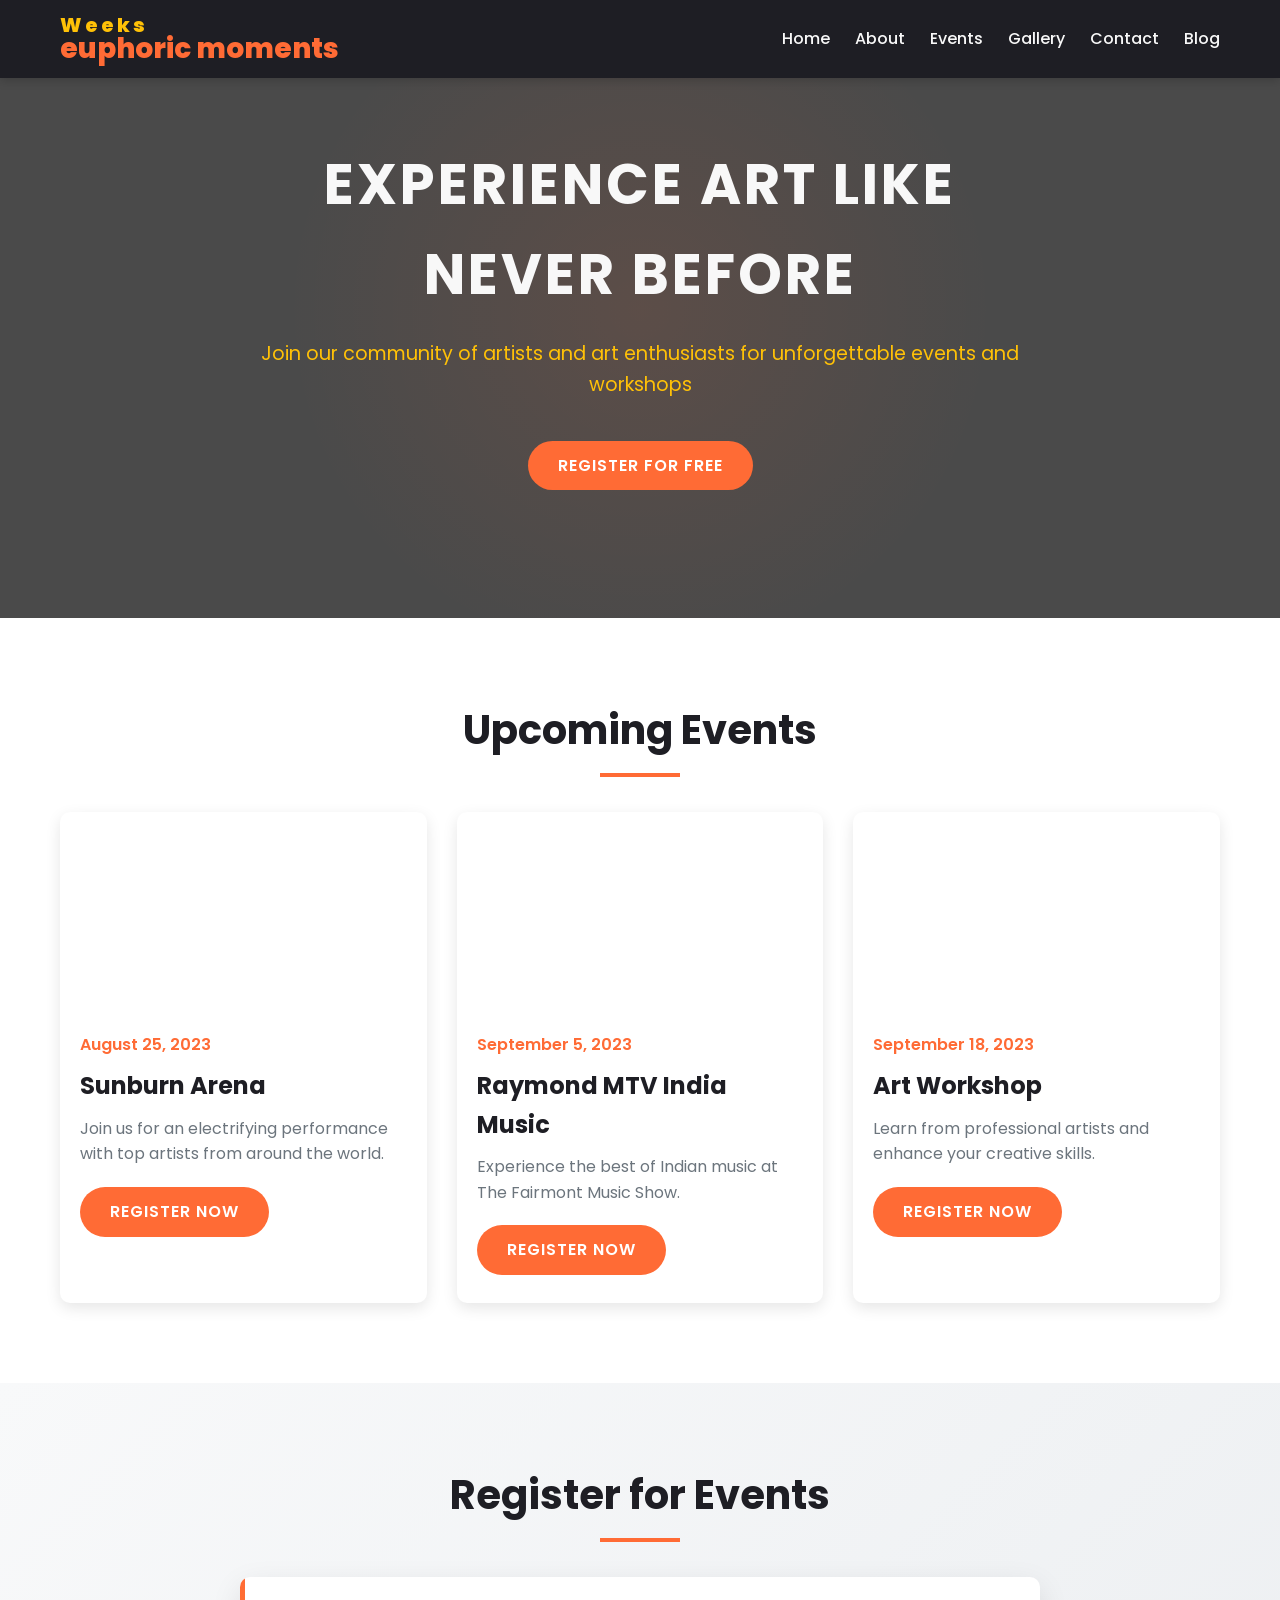
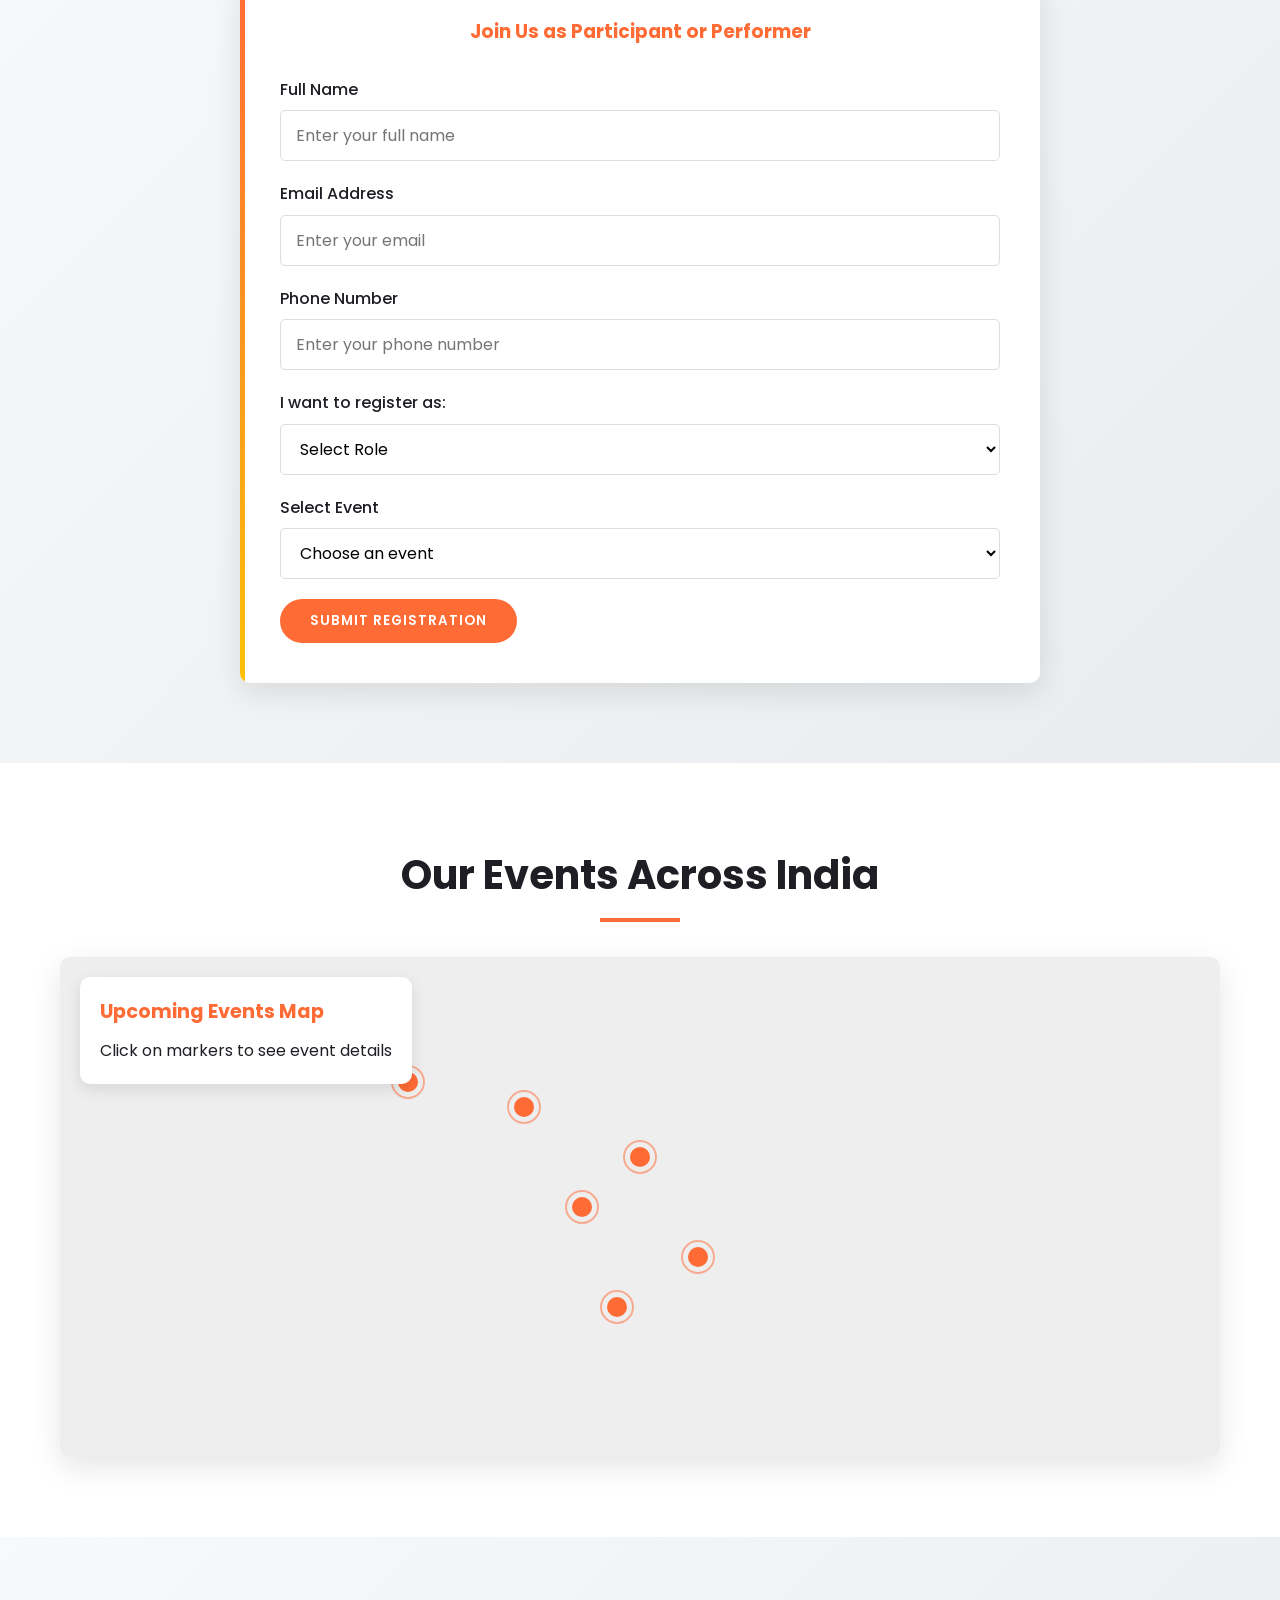
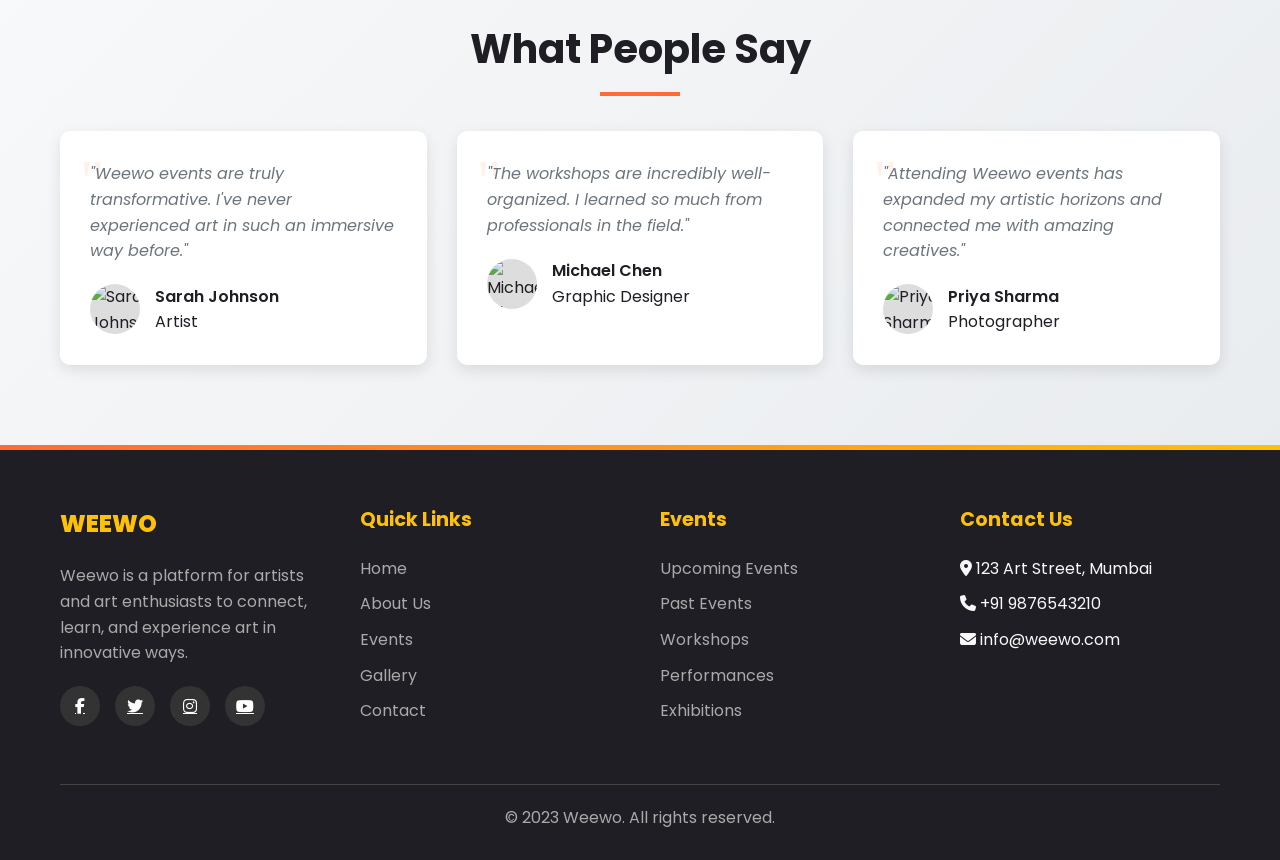
==== index.html @ 59930828 "Create index.html" ====
<!DOCTYPE html>
<html lang="en">
<head>
    <meta charset="UTF-8">
    <meta name="viewport" content="width=device-width, initial-scale=1.0">
    <title>Weewo - Art & Performance Events</title>
    <link rel="stylesheet" href="https://cdnjs.cloudflare.com/ajax/libs/font-awesome/6.4.0/css/all.min.css">
    <link href="https://fonts.googleapis.com/css2?family=Poppins:wght@300;400;500;600;700;800;900&display=swap" rel="stylesheet">
    <style>
        :root {
            --primary: #FF6B35;
            --secondary: #FFC107;
            --accent: #E53D00;
            --dark: #1E1E24;
            --light: #F8F8F8;
            --gray: #6C757D;
        }
        
        * {
            margin: 0;
            padding: 0;
            box-sizing: border-box;
            font-family: 'Poppins', sans-serif;
        }
        
        body {
            background-color: var(--light);
            color: var(--dark);
            line-height: 1.6;
            overflow-x: hidden;
        }
        
        .container {
            width: 100%;
            max-width: 1200px;
            margin: 0 auto;
            padding: 0 20px;
        }
        
        /* Header Styles */
        header {
            background-color: var(--dark);
            color: var(--light);
            position: fixed;
            width: 100%;
            z-index: 1000;
            box-shadow: 0 2px 10px rgba(0, 0, 0, 0.2);
        }
        
        .header-container {
            display: flex;
            justify-content: space-between;
            align-items: center;
            padding: 15px 20px;
        }
        
        .logo {
            display: flex;
            align-items: center;
        }
        
        .logo-img {
            font-size: 28px;
            font-weight: 800;
            color: var(--secondary);
            margin-right: 10px;
            display: flex;
            flex-direction: column;
            line-height: 1;
        }
        
        .logo-top {
            font-size: 20px;
            letter-spacing: 3px;
        }
        
        .logo-bottom {
            font-size: 28px;
            color: var(--primary);
        }
        
        .nav-links {
            display: flex;
            list-style: none;
        }
        
        .nav-links li {
            margin-left: 25px;
        }
        
        .nav-links a {
            color: var(--light);
            text-decoration: none;
            font-weight: 500;
            transition: color 0.3s;
            position: relative;
        }
        
        .nav-links a:hover {
            color: var(--secondary);
        }
        
        .nav-links a::after {
            content: '';
            position: absolute;
            bottom: -5px;
            left: 0;
            width: 0;
            height: 2px;
            background-color: var(--secondary);
            transition: width 0.3s;
        }
        
        .nav-links a:hover::after {
            width: 100%;
        }
        
        .hamburger {
            display: none;
            cursor: pointer;
            font-size: 24px;
        }
        
        /* Hero Section */
        .hero {
            padding-top: 100px;
            background: linear-gradient(rgba(0, 0, 0, 0.7), rgba(0, 0, 0, 0.7)), url('https://images.unsplash.com/photo-1514525253161-7a46d19cd819?ixlib=rb-4.0.3&ixid=MnwxMjA3fDB8MHxwaG90by1wYWdlfHx8fGVufDB8fHx8&auto=format&fit=crop&w=1867&q=80') no-repeat center center/cover;
            color: var(--light);
            text-align: center;
            padding-bottom: 80px;
            position: relative;
            overflow: hidden;
        }
        
        .hero::before {
            content: '';
            position: absolute;
            top: 0;
            left: 0;
            width: 100%;
            height: 100%;
            background: radial-gradient(circle at 50% 50%, var(--primary) 0%, transparent 50%);
            opacity: 0.1;
            animation: pulse 15s infinite alternate;
        }
        
        .hero-content {
            max-width: 800px;
            margin: 0 auto;
            padding: 40px 20px;
            position: relative;
            z-index: 2;
        }
        
        .hero-title {
            font-size: 3.5rem;
            margin-bottom: 20px;
            text-transform: uppercase;
            letter-spacing: 3px;
            animation: fadeInDown 1s ease;
        }
        
        .hero-subtitle {
            font-size: 1.2rem;
            margin-bottom: 40px;
            color: var(--secondary);
            animation: fadeInUp 1s ease;
        }
        
        .btn {
            display: inline-block;
            padding: 12px 30px;
            background-color: var(--primary);
            color: white;
            border: none;
            border-radius: 30px;
            font-weight: 600;
            text-transform: uppercase;
            letter-spacing: 1px;
            cursor: pointer;
            transition: all 0.3s;
            text-decoration: none;
            position: relative;
            overflow: hidden;
        }
        
        .btn::before {
            content: '';
            position: absolute;
            top: 0;
            left: -100%;
            width: 100%;
            height: 100%;
            background: linear-gradient(90deg, transparent, rgba(255, 255, 255, 0.2), transparent);
            transition: 0.5s;
        }
        
        .btn:hover::before {
            left: 100%;
        }
        
        .btn:hover {
            background-color: var(--accent);
            transform: translateY(-3px);
            box-shadow: 0 10px 20px rgba(0, 0, 0, 0.2);
        }
        
        /* Events Section */
        .events {
            padding: 80px 0;
            background-color: white;
        }
        
        .section-title {
            text-align: center;
            font-size: 2.5rem;
            margin-bottom: 50px;
            position: relative;
            color: var(--dark);
        }
        
        .section-title::after {
            content: '';
            position: absolute;
            bottom: -15px;
            left: 50%;
            transform: translateX(-50%);
            width: 80px;
            height: 4px;
            background-color: var(--primary);
        }
        
        .events-grid {
            display: grid;
            grid-template-columns: repeat(auto-fit, minmax(300px, 1fr));
            gap: 30px;
        }
        
        .event-card {
            background-color: white;
            border-radius: 10px;
            overflow: hidden;
            box-shadow: 0 5px 15px rgba(0, 0, 0, 0.1);
            transition: all 0.3s;
            position: relative;
        }
        
        .event-card::before {
            content: '';
            position: absolute;
            top: 0;
            left: 0;
            width: 100%;
            height: 100%;
            background: linear-gradient(to bottom, transparent 0%, var(--dark) 100%);
            opacity: 0;
            transition: opacity 0.3s;
            z-index: 1;
        }
        
        .event-card:hover {
            transform: translateY(-10px);
        }
        
        .event-card:hover::before {
            opacity: 0.6;
        }
        
        .event-image {
            height: 200px;
            background-position: center;
            background-size: cover;
            transition: transform 0.5s;
        }
        
        .event-card:hover .event-image {
            transform: scale(1.1);
        }
        
        .event-content {
            padding: 20px;
            position: relative;
            z-index: 2;
        }
        
        .event-date {
            color: var(--primary);
            font-weight: 600;
            margin-bottom: 10px;
        }
        
        .event-title {
            font-size: 1.5rem;
            margin-bottom: 10px;
        }
        
        .event-desc {
            color: var(--gray);
            margin-bottom: 20px;
        }
        
        /* Registration Form */
        .registration {
            padding: 80px 0;
            background: linear-gradient(135deg, #f8f9fa 0%, #e9ecef 100%);
        }
        
        .form-container {
            max-width: 800px;
            margin: 0 auto;
            background-color: white;
            border-radius: 10px;
            padding: 40px;
            box-shadow: 0 10px 30px rgba(0, 0, 0, 0.1);
            position: relative;
            overflow: hidden;
        }
        
        .form-container::before {
            content: '';
            position: absolute;
            top: 0;
            left: 0;
            width: 5px;
            height: 100%;
            background: linear-gradient(to bottom, var(--primary), var(--secondary));
        }
        
        .form-title {
            text-align: center;
            margin-bottom: 30px;
            color: var(--primary);
        }
        
        .form-group {
            margin-bottom: 20px;
            position: relative;
        }
        
        .form-label {
            display: block;
            margin-bottom: 8px;
            font-weight: 500;
        }
        
        .form-control {
            width: 100%;
            padding: 12px 15px;
            border: 1px solid #ddd;
            border-radius: 5px;
            font-size: 16px;
            transition: all 0.3s;
        }
        
        .form-control:focus {
            outline: none;
            border-color: var(--primary);
            box-shadow: 0 0 0 3px rgba(255, 107, 53, 0.2);
        }
        
        .form-select {
            width: 100%;
            padding: 12px 15px;
            border: 1px solid #ddd;
            border-radius: 5px;
            font-size: 16px;
            background-color: white;
            transition: all 0.3s;
        }
        
        .form-select:focus {
            outline: none;
            border-color: var(--primary);
            box-shadow: 0 0 0 3px rgba(255, 107, 53, 0.2);
        }
        
        /* Map Section */
        .map-section {
            padding: 80px 0;
            background-color: white;
            position: relative;
        }
        
        .map-container {
            height: 500px;
            background-color: #eee;
            border-radius: 10px;
            overflow: hidden;
            position: relative;
            box-shadow: 0 10px 30px rgba(0, 0, 0, 0.1);
        }
        
        .india-map {
            width: 100%;
            height: 100%;
            background: url('https://upload.wikimedia.org/wikipedia/commons/thumb/7/70/India_map_en.svg/800px-India_map_en.svg.png') no-repeat center center;
            background-size: contain;
            position: relative;
        }
        
        .map-marker {
            position: absolute;
            width: 20px;
            height: 20px;
            background-color: var(--primary);
            border-radius: 50%;
            transform: translate(-50%, -50%);
            box-shadow: 0 0 0 0 rgba(255, 107, 53, 0.7);
            animation: pulse 2s infinite;
            cursor: pointer;
        }
        
        .map-marker::after {
            content: '';
            position: absolute;
            top: 50%;
            left: 50%;
            transform: translate(-50%, -50%);
            width: 30px;
            height: 30px;
            border: 2px solid var(--primary);
            border-radius: 50%;
            opacity: 0.5;
        }
        
        .map-marker:hover {
            background-color: var(--accent);
        }
        
        .map-marker:hover::after {
            border-color: var(--accent);
        }
        
        .map-overlay {
            position: absolute;
            top: 20px;
            left: 20px;
            background-color: white;
            padding: 20px;
            border-radius: 10px;
            box-shadow: 0 5px 15px rgba(0, 0, 0, 0.1);
            z-index: 10;
            animation: fadeIn 1s ease;
        }
        
        .map-title {
            font-size: 1.2rem;
            margin-bottom: 10px;
            color: var(--primary);
        }
        
        .map-info {
            display: none;
            position: absolute;
            background: white;
            padding: 15px;
            border-radius: 8px;
            box-shadow: 0 5px 15px rgba(0, 0, 0, 0.1);
            z-index: 20;
            max-width: 250px;
            animation: fadeIn 0.3s ease;
        }
        
        .map-info h4 {
            color: var(--primary);
            margin-bottom: 8px;
        }
        
        /* Testimonials */
        .testimonials {
            padding: 80px 0;
            background: linear-gradient(135deg, #f8f9fa 0%, #e9ecef 100%);
        }
        
        .testimonial-grid {
            display: grid;
            grid-template-columns: repeat(auto-fit, minmax(300px, 1fr));
            gap: 30px;
        }
        
        .testimonial-card {
            background-color: white;
            border-radius: 10px;
            padding: 30px;
            box-shadow: 0 5px 15px rgba(0, 0, 0, 0.1);
            transition: transform 0.3s;
            position: relative;
        }
        
        .testimonial-card::before {
            content: '"';
            position: absolute;
            top: 20px;
            left: 20px;
            font-size: 60px;
            color: rgba(255, 107, 53, 0.1);
            font-family: Georgia, serif;
            line-height: 1;
        }
        
        .testimonial-card:hover {
            transform: translateY(-10px);
        }
        
        .testimonial-text {
            font-style: italic;
            margin-bottom: 20px;
            color: var(--gray);
            position: relative;
            z-index: 2;
        }
        
        .testimonial-author {
            display: flex;
            align-items: center;
        }
        
        .author-image {
            width: 50px;
            height: 50px;
            border-radius: 50%;
            margin-right: 15px;
            background-color: #ddd;
            overflow: hidden;
        }
        
        .author-image img {
            width: 100%;
            height: 100%;
            object-fit: cover;
        }
        
        .author-name {
            font-weight: 600;
        }
        
        /* Footer */
        footer {
            background-color: var(--dark);
            color: var(--light);
            padding: 60px 0 30px;
            position: relative;
        }
        
        footer::before {
            content: '';
            position: absolute;
            top: 0;
            left: 0;
            width: 100%;
            height: 5px;
            background: linear-gradient(to right, var(--primary), var(--secondary));
        }
        
        .footer-container {
            display: grid;
            grid-template-columns: repeat(auto-fit, minmax(250px, 1fr));
            gap: 40px;
        }
        
        .footer-logo {
            font-size: 24px;
            font-weight: 800;
            color: var(--secondary);
            margin-bottom: 20px;
        }
        
        .footer-desc {
            color: #aaa;
            margin-bottom: 20px;
        }
        
        .footer-title {
            font-size: 1.2rem;
            margin-bottom: 20px;
            color: var(--secondary);
        }
        
        .footer-links {
            list-style: none;
        }
        
        .footer-links li {
            margin-bottom: 10px;
        }
        
        .footer-links a {
            color: #aaa;
            text-decoration: none;
            transition: color 0.3s;
        }
        
        .footer-links a:hover {
            color: var(--secondary);
        }
        
        .social-links {
            display: flex;
            gap: 15px;
        }
        
        .social-links a {
            display: flex;
            align-items: center;
            justify-content: center;
            width: 40px;
            height: 40px;
            background-color: #333;
            border-radius: 50%;
            color: white;
            transition: all 0.3s;
        }
        
        .social-links a:hover {
            background-color: var(--primary);
            transform: translateY(-3px);
        }
        
        .copyright {
            text-align: center;
            margin-top: 50px;
            padding-top: 20px;
            border-top: 1px solid #444;
            color: #aaa;
        }
        
        /* Animations */
        @keyframes fadeInDown {
            from {
                opacity: 0;
                transform: translateY(-30px);
            }
            to {
                opacity: 1;
                transform: translateY(0);
            }
        }
        
        @keyframes fadeInUp {
            from {
                opacity: 0;
                transform: translateY(30px);
            }
            to {
                opacity: 1;
                transform: translateY(0);
            }
        }
        
        @keyframes fadeIn {
            from {
                opacity: 0;
            }
            to {
                opacity: 1;
            }
        }
        
        @keyframes pulse {
            0% {
                box-shadow: 0 0 0 0 rgba(255, 107, 53, 0.7);
            }
            70% {
                box-shadow: 0 0 0 10px rgba(255, 107, 53, 0);
            }
            100% {
                box-shadow: 0 0 0 0 rgba(255, 107, 53, 0);
            }
        }
        
        /* Responsive Styles */
        @media (max-width: 992px) {
            .hero-title {
                font-size: 2.5rem;
            }
        }
        
        @media (max-width: 768px) {
            .nav-links {
                position: fixed;
                top: 80px;
                left: -100%;
                width: 100%;
                height: calc(100vh - 80px);
                background-color: var(--dark);
                flex-direction: column;
                align-items: center;
                justify-content: center;
                transition: all 0.5s;
            }
            
            .nav-links.active {
                left: 0;
            }
            
            .nav-links li {
                margin: 15px 0;
            }
            
            .hamburger {
                display: block;
            }
            
            .hero-title {
                font-size: 2rem;
            }
            
            .form-container {
                padding: 20px;
            }
        }
        
        @media (max-width: 576px) {
            .hero-title {
                font-size: 1.8rem;
            }
            
            .section-title {
                font-size: 2rem;
            }
            
            .btn {
                padding: 10px 20px;
            }
            
            .logo-img {
                font-size: 22px;
            }
            
            .logo-top {
                font-size: 16px;
            }
            
            .logo-bottom {
                font-size: 22px;
            }
        }
    </style>
</head>
<body>
    <!-- Header -->
    <header>
        <div class="container header-container">
            <div class="logo">
                <div class="logo-img">
                    <div class="logo-top">Weeks</div>
                    <div class="logo-bottom">euphoric moments</div>
                </div>
            </div>
            <ul class="nav-links">
                <li><a href="#home">Home</a></li>
                <li><a href="#about">About</a></li>
                <li><a href="#events">Events</a></li>
                <li><a href="#gallery">Gallery</a></li>
                <li><a href="#contact">Contact</a></li>
                <li><a href="#blog">Blog</a></li>
            </ul>
            <div class="hamburger">
                <i class="fas fa-bars"></i>
            </div>
        </div>
    </header>

    <!-- Hero Section -->
    <section class="hero" id="home">
        <div class="container hero-content">
            <h1 class="hero-title">Experience Art Like Never Before</h1>
            <p class="hero-subtitle">Join our community of artists and art enthusiasts for unforgettable events and workshops</p>
            <a href="#registration" class="btn">Register for Free</a>
        </div>
    </section>

    <!-- Events Section -->
    <section class="events" id="events">
        <div class="container">
            <h2 class="section-title">Upcoming Events</h2>
            <div class="events-grid">
                <div class="event-card">
                    <div class="event-image" style="background-image: url('https://images.unsplash.com/photo-1540575467063-178a50c2df87?ixlib=rb-4.0.3&ixid=MnwxMjA3fDB8MHxwaG90by1wYWdlfHx8fGVufDB8fHx8&auto=format&fit=crop&w=870&q=80');"></div>
                    <div class="event-content">
                        <div class="event-date">August 25, 2023</div>
                        <h3 class="event-title">Sunburn Arena</h3>
                        <p class="event-desc">Join us for an electrifying performance with top artists from around the world.</p>
                        <a href="#" class="btn">Register Now</a>
                    </div>
                </div>
                
                <div class="event-card">
                    <div class="event-image" style="background-image: url('https://images.unsplash.com/photo-1516450360452-9312f5e86fc7?ixlib=rb-4.0.3&ixid=MnwxMjA3fDB8MHxwaG90by1wYWdlfHx8fGVufDB8fHx8&auto=format&fit=crop&w=870&q=80');"></div>
                    <div class="event-content">
                        <div class="event-date">September 5, 2023</div>
                        <h3 class="event-title">Raymond MTV India Music</h3>
                        <p class="event-desc">Experience the best of Indian music at The Fairmont Music Show.</p>
                        <a href="#" class="btn">Register Now</a>
                    </div>
                </div>
                
                <div class="event-card">
                    <div class="event-image" style="background-image: url('https://images.unsplash.com/photo-1470225620780-dba8ba36b745?ixlib=rb-4.0.3&ixid=MnwxMjA3fDB8MHxwaG90by1wYWdlfHx8fGVufDB8fHx8&auto=format&fit=crop&w=870&q=80');"></div>
                    <div class="event-content">
                        <div class="event-date">September 18, 2023</div>
                        <h3 class="event-title">Art Workshop</h3>
                        <p class="event-desc">Learn from professional artists and enhance your creative skills.</p>
                        <a href="#" class="btn">Register Now</a>
                    </div>
                </div>
            </div>
        </div>
    </section>

    <!-- Registration Form -->
    <section class="registration" id="registration">
        <div class="container">
            <h2 class="section-title">Register for Events</h2>
            <div class="form-container">
                <h3 class="form-title">Join Us as Participant or Performer</h3>
                <form id="registration-form">
                    <div class="form-group">
                        <label class="form-label">Full Name</label>
                        <input type="text" class="form-control" placeholder="Enter your full name" required>
                    </div>
                    
                    <div class="form-group">
                        <label class="form-label">Email Address</label>
                        <input type="email" class="form-control" placeholder="Enter your email" required>
                    </div>
                    
                    <div class="form-group">
                        <label class="form-label">Phone Number</label>
                        <input type="tel" class="form-control" placeholder="Enter your phone number" required>
                    </div>
                    
                    <div class="form-group">
                        <label class="form-label">I want to register as:</label>
                        <select class="form-select" required>
                            <option value="">Select Role</option>
                            <option value="attendee">Event Attendee</option>
                            <option value="performer">Performer/Artist</option>
                            <option value="volunteer">Volunteer</option>
                        </select>
                    </div>
                    
                    <div class="form-group">
                        <label class="form-label">Select Event</label>
                        <select class="form-select" required>
                            <option value="">Choose an event</option>
                            <option value="sunburn">Sunburn Arena - August 25</option>
                            <option value="mtv">Raymond MTV India Music - September 5</option>
                            <option value="workshop">Art Workshop - September 18</option>
                        </select>
                    </div>
                    
                    <button type="submit" class="btn">Submit Registration</button>
                </form>
            </div>
        </div>
    </section>

    <!-- Map Section -->
    <section class="map-section">
        <div class="container">
            <h2 class="section-title">Our Events Across India</h2>
            <div class="map-container">
                <div class="india-map">
                    <div class="map-marker" style="top: 25%; left: 30%;" data-city="Mumbai" data-events="5"></div>
                    <div class="map-marker" style="top: 30%; left: 40%;" data-city="Delhi" data-events="3"></div>
                    <div class="map-marker" style="top: 50%; left: 45%;" data-city="Bangalore" data-events="4"></div>
                    <div class="map-marker" style="top: 60%; left: 55%;" data-city="Chennai" data-events="2"></div>
                    <div class="map-marker" style="top: 40%; left: 50%;" data-city="Hyderabad" data-events="3"></div>
                    <div class="map-marker" style="top: 70%; left: 48%;" data-city="Kochi" data-events="1"></div>
                </div>
                <div class="map-overlay">
                    <h3 class="map-title">Upcoming Events Map</h3>
                    <p>Click on markers to see event details</p>
                </div>
                <div class="map-info" id="map-info">
                    <h4 id="info-city">City Name</h4>
                    <p id="info-events">Upcoming Events: 0</p>
                    <p id="info-dates">Next Event: Date</p>
                </div>
            </div>
        </div>
    </section>

    <!-- Testimonials -->
    <section class="testimonials">
        <div class="container">
            <h2 class="section-title">What People Say</h2>
            <div class="testimonial-grid">
                <div class="testimonial-card">
                    <p class="testimonial-text">"Weewo events are truly transformative. I've never experienced art in such an immersive way before."</p>
                    <div class="testimonial-author">
                        <div class="author-image">
                            <img src="https://randomuser.me/api/portraits/women/65.jpg" alt="Sarah Johnson">
                        </div>
                        <div>
                            <div class="author-name">Sarah Johnson</div>
                            <div class="author-role">Artist</div>
                        </div>
                    </div>
                </div>
                
                <div class="testimonial-card">
                    <p class="testimonial-text">"The workshops are incredibly well-organized. I learned so much from professionals in the field."</p>
                    <div class="testimonial-author">
                        <div class="author-image">
                            <img src="https://randomuser.me/api/portraits/men/32.jpg" alt="Michael Chen">
                        </div>
                        <div>
                            <div class="author-name">Michael Chen</div>
                            <div class="author-role">Graphic Designer</div>
                        </div>
                    </div>
                </div>
                
                <div class="testimonial-card">
                    <p class="testimonial-text">"Attending Weewo events has expanded my artistic horizons and connected me with amazing creatives."</p>
                    <div class="testimonial-author">
                        <div class="author-image">
                            <img src="https://randomuser.me/api/portraits/women/44.jpg" alt="Priya Sharma">
                        </div>
                        <div>
                            <div class="author-name">Priya Sharma</div>
                            <div class="author-role">Photographer</div>
                        </div>
                    </div>
                </div>
            </div>
        </div>
    </section>

    <!-- Footer -->
    <footer>
        <div class="container">
            <div class="footer-container">
                <div class="footer-about">
                    <div class="footer-logo">WEEWO</div>
                    <p class="footer-desc">Weewo is a platform for artists and art enthusiasts to connect, learn, and experience art in innovative ways.</p>
                    <div class="social-links">
                        <a href="#"><i class="fab fa-facebook-f"></i></a>
                        <a href="#"><i class="fab fa-twitter"></i></a>
                        <a href="#"><i class="fab fa-instagram"></i></a>
                        <a href="#"><i class="fab fa-youtube"></i></a>
                    </div>
                </div>
                
                <div class="footer-links">
                    <h3 class="footer-title">Quick Links</h3>
                    <ul class="footer-links">
                        <li><a href="#home">Home</a></li>
                        <li><a href="#about">About Us</a></li>
                        <li><a href="#events">Events</a></li>
                        <li><a href="#gallery">Gallery</a></li>
                        <li><a href="#contact">Contact</a></li>
                    </ul>
                </div>
                
                <div class="footer-links">
                    <h3 class="footer-title">Events</h3>
                    <ul class="footer-links">
                        <li><a href="#">Upcoming Events</a></li>
                        <li><a href="#">Past Events</a></li>
                        <li><a href="#">Workshops</a></li>
                        <li><a href="#">Performances</a></li>
                        <li><a href="#">Exhibitions</a></li>
                    </ul>
                </div>
                
                <div class="footer-contact">
                    <h3 class="footer-title">Contact Us</h3>
                    <ul class="footer-links">
                        <li><i class="fas fa-map-marker-alt"></i> 123 Art Street, Mumbai</li>
                        <li><i class="fas fa-phone"></i> +91 9876543210</li>
                        <li><i class="fas fa-envelope"></i> info@weewo.com</li>
                    </ul>
                </div>
            </div>
            
            <div class="copyright">
                &copy; 2023 Weewo. All rights reserved.
            </div>
        </div>
    </footer>

    <script>
        // Mobile Navigation
        const hamburger = document.querySelector('.hamburger');
        const navLinks = document.querySelector('.nav-links');
        
        hamburger.addEventListener('click', () => {
            navLinks.classList.toggle('active');
        });
        
        // Close mobile nav when clicking on a link
        document.querySelectorAll('.nav-links a').forEach(link => {
            link.addEventListener('click', () => {
                navLinks.classList.remove('active');
            });
        });
        
        // Form Submission
        const registrationForm = document.getElementById('registration-form');
        
        registrationForm.addEventListener('submit', (e) => {
            e.preventDefault();
            alert('Thank you for your registration! We will contact you soon.');
            registrationForm.reset();
        });
        
        // Map functionality
        const markers = document.querySelectorAll('.map-marker');
        const mapInfo = document.getElementById('map-info');
        const infoCity = document.getElementById('info-city');
        const infoEvents = document.getElementById('info-events');
        const infoDates = document.getElementById('info-dates');
        
        // Event data for each city
        const eventData = {
            Mumbai: {
                events: 5,
                nextEvent: 'August 25, 2023'
            },
            Delhi: {
                events: 3,
                nextEvent: 'September 10, 2023'
            },
            Bangalore: {
                events: 4,
                nextEvent: 'September 5, 2023'
            },
            Chennai: {
                events: 2,
                nextEvent: 'October 2, 2023'
            },
            Hyderabad: {
                events: 3,
                nextEvent: 'September 18, 2023'
            },
            Kochi: {
                events: 1,
                nextEvent: 'November 5, 2023'
            }
        };
        
        // Add click events to map markers
        markers.forEach(marker => {
            marker.addEventListener('click', () => {
                const city = marker.getAttribute('data-city');
                const events = marker.getAttribute('data-events');
                
                infoCity.textContent = city;
                infoEvents.textContent = `Upcoming Events: ${eventData[city].events}`;
                infoDates.textContent = `Next Event: ${eventData[city].nextEvent}`;
                
                // Position the info box near the marker
                const rect = marker.getBoundingClientRect();
                const mapRect = document.querySelector('.map-container').getBoundingClientRect();
                
                mapInfo.style.display = 'block';
                mapInfo.style.top = `${rect.top - mapRect.top - 20}px`;
                mapInfo.style.left = `${rect.left - mapRect.left + 30}px`;
            });
        });
        
        // Close map info when clicking elsewhere
        document.querySelector('.map-container').addEventListener('click', (e) => {
            if (!e.target.classList.contains('map-marker')) {
                mapInfo.style.display = 'none';
            }
        });
        
        // Animation on scroll
        const animateOnScroll = () => {
            const elements = document.querySelectorAll('.event-card, .testimonial-card');
            
            elements.forEach(element => {
                const elementPosition = element.getBoundingClientRect().top;
                const screenPosition = window.innerHeight / 1.3;
                
                if (elementPosition < screenPosition) {
                    element.style.opacity = 1;
                    element.style.transform = 'translateY(0)';
                }
            });
        };
        
                // Initialize elements for animation (continuation from the truncated line)
        document.querySelectorAll('.event-card, .testimonial-card').forEach(element => {
            element.style.opacity = 0;
            element.style.transform = 'translateY(30px)';
            element.style.transition = 'opacity 0.6s ease, transform 0.6s ease';
        });

        window.addEventListener('scroll', animateOnScroll);
        window.addEventListener('load', animateOnScroll);

        // Smooth scrolling with fixed-header offset
        const headerEl = document.querySelector('header');
        document.querySelectorAll('a[href^="#"]').forEach(anchor => {
            anchor.addEventListener('click', (e) => {
                const targetId = anchor.getAttribute('href');
                if (!targetId || targetId === '#') return;
                const target = document.querySelector(targetId);
                if (!target) return;

                e.preventDefault();

                const headerOffset = headerEl ? headerEl.offsetHeight : 0;
                const elementPosition = target.getBoundingClientRect().top + window.pageYOffset;
                const offsetPosition = elementPosition - headerOffset;

                window.scrollTo({
                    top: offsetPosition,
                    behavior: 'smooth'
                });
            });
        });

        // Highlight active nav link on scroll
        const sections = Array.from(document.querySelectorAll('section[id]'));
        const navItems = Array.from(document.querySelectorAll('.nav-links a[href^="#"]'));
        const setActiveNav = () => {
            const scrollPos = window.scrollY + (headerEl ? headerEl.offsetHeight + 10 : 10);
            let currentId = null;
            for (const sec of sections) {
                if (sec.offsetTop <= scrollPos) currentId = sec.id;
            }
            navItems.forEach(a => {
                if (a.getAttribute('href') === `#${currentId}`) {
                    a.classList.add('active');
                } else {
                    a.classList.remove('active');
                }
            });
        };
        window.addEventListener('scroll', setActiveNav);
        window.addEventListener('load', setActiveNav);

        // Map info positioning with bounds clamping
        const mapContainer = document.querySelector('.map-container');
        markers.forEach(marker => {
            marker.addEventListener('click', () => {
                const city = marker.getAttribute('data-city');

                infoCity.textContent = city;
                infoEvents.textContent = `Upcoming Events: ${eventData[city].events}`;
                infoDates.textContent = `Next Event: ${eventData[city].nextEvent}`;

                // Show first so we can measure size
                mapInfo.style.display = 'block';

                // Base position near marker
                const rect = marker.getBoundingClientRect();
                const mapRect = mapContainer.getBoundingClientRect();
                let top = rect.top - mapRect.top - 20;
                let left = rect.left - mapRect.left + 30;

                // Clamp inside map bounds
                const padding = 10;
                const infoW = mapInfo.offsetWidth;
                const infoH = mapInfo.offsetHeight;
                const maxLeft = mapContainer.clientWidth - infoW - padding;
                const maxTop = mapContainer.clientHeight - infoH - padding;

                if (left < padding) left = padding;
                if (top < padding) top = padding;
                if (left > maxLeft) left = maxLeft;
                if (top > maxTop) top = maxTop;

                mapInfo.style.top = `${top}px`;
                mapInfo.style.left = `${left}px`;
            });
        });

        // Close map info with ESC
        document.addEventListener('keydown', (e) => {
            if (e.key === 'Escape') mapInfo.style.display = 'none';
        });

        // Accessibility: toggle button aria-expanded
        const burgerBtn = document.querySelector('.hamburger');
        if (burgerBtn) {
            burgerBtn.setAttribute('aria-label', 'Toggle navigation');
            burgerBtn.setAttribute('aria-expanded', 'false');
            burgerBtn.addEventListener('click', () => {
                const isOpen = navLinks.classList.contains('active');
                burgerBtn.setAttribute('aria-expanded', String(!isOpen));
            });
        }
    </script>
</body>
</html>
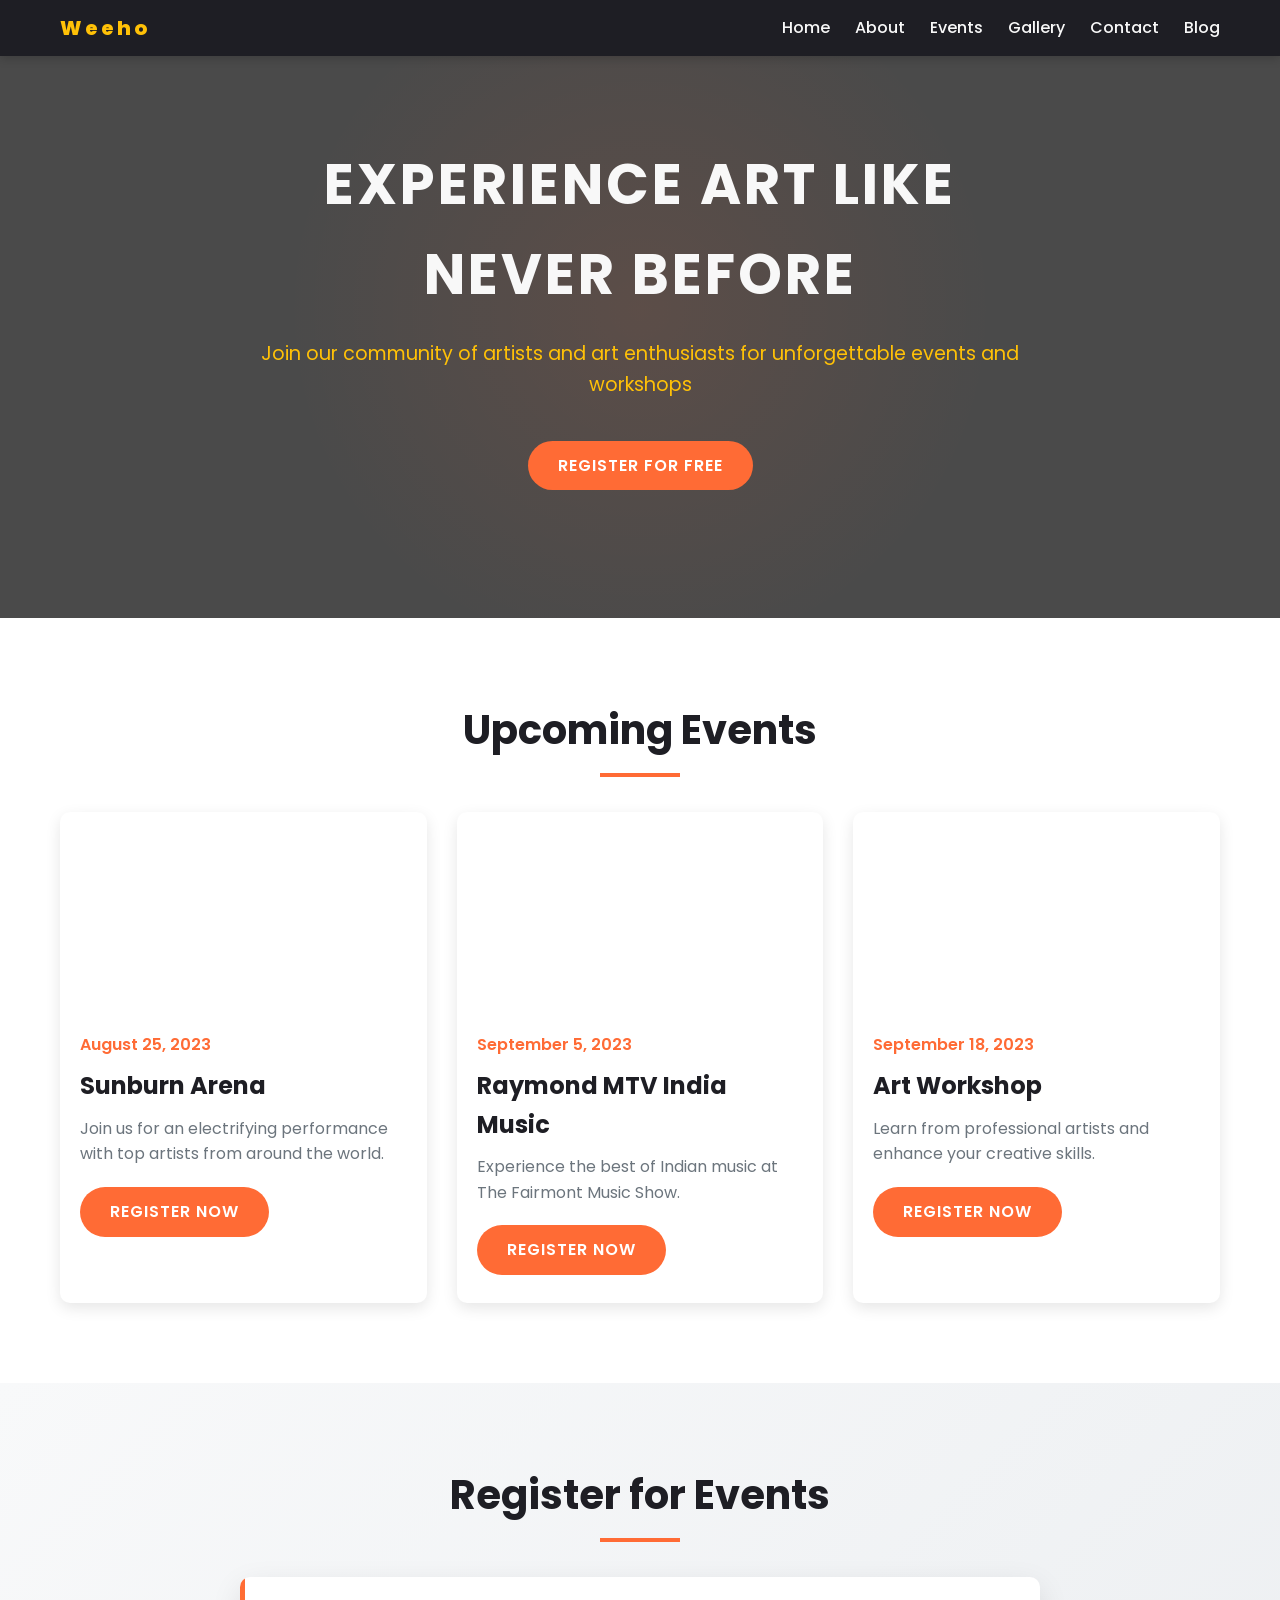
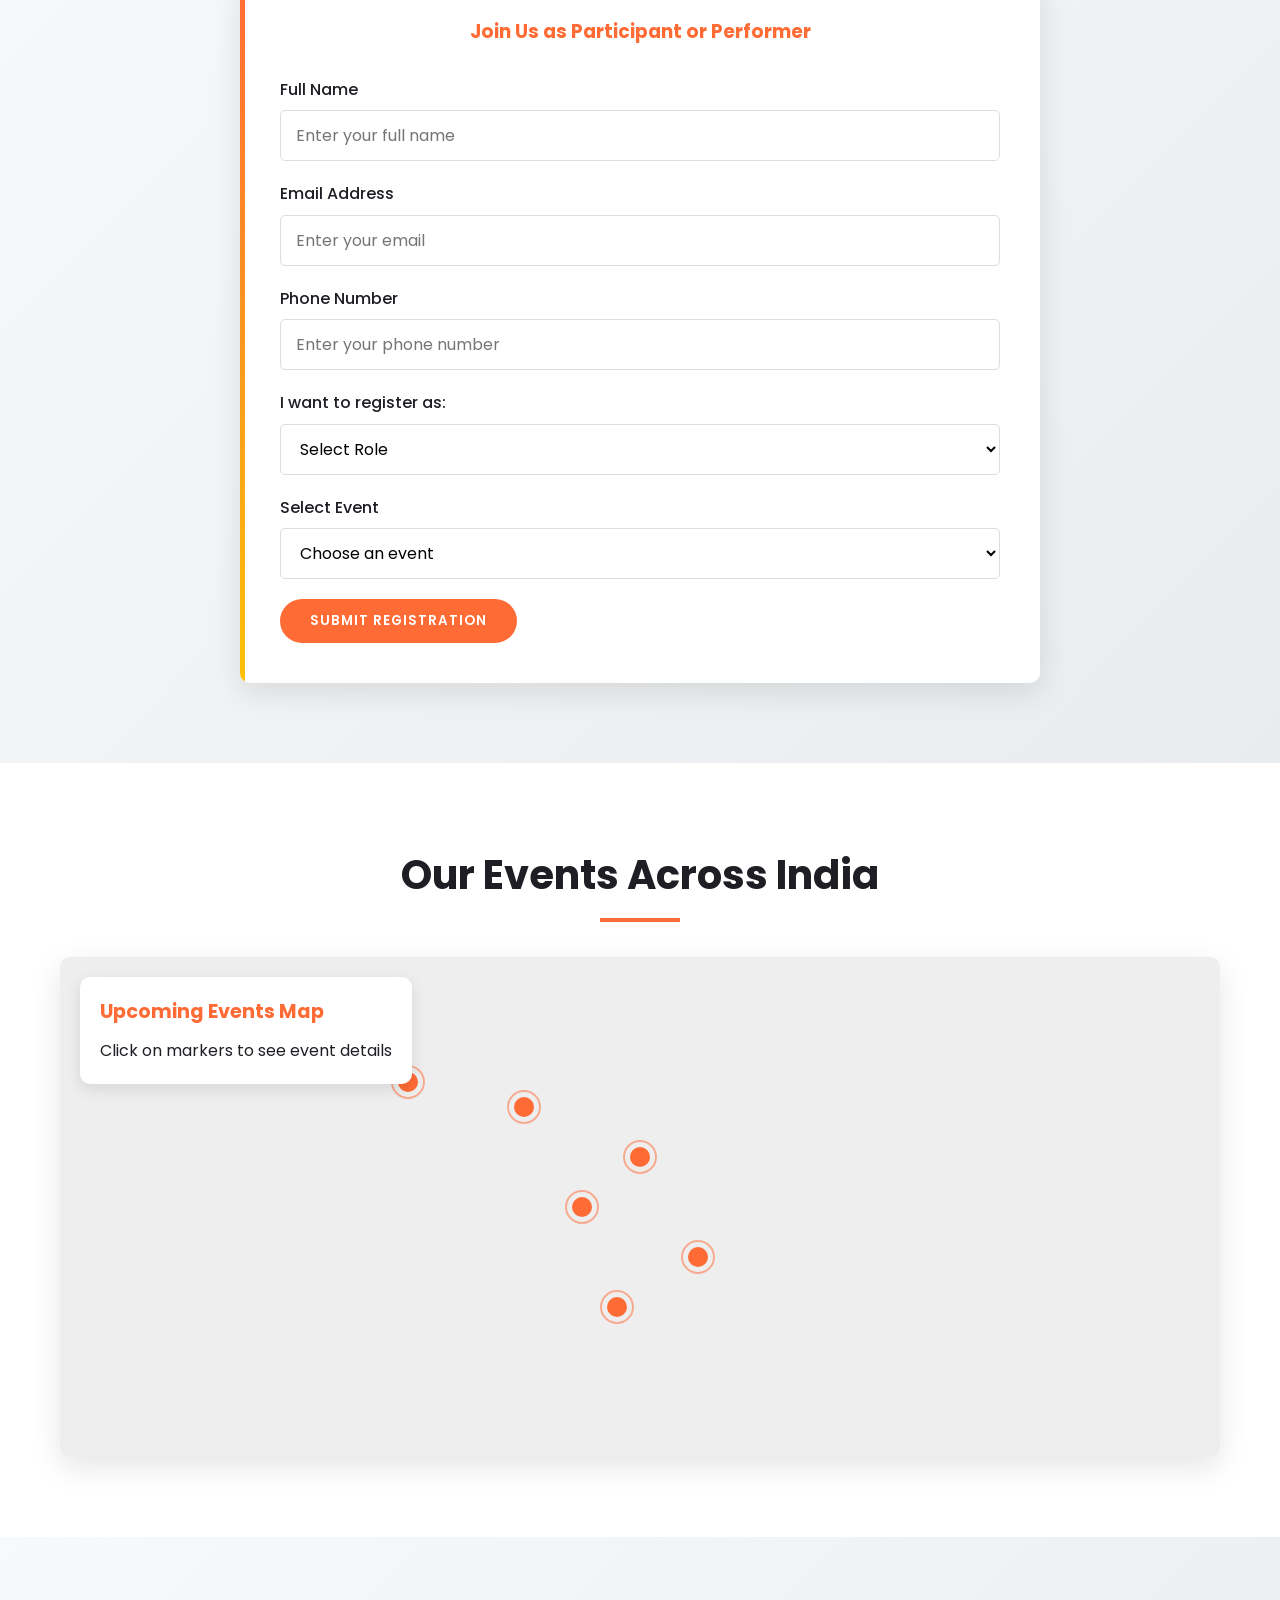
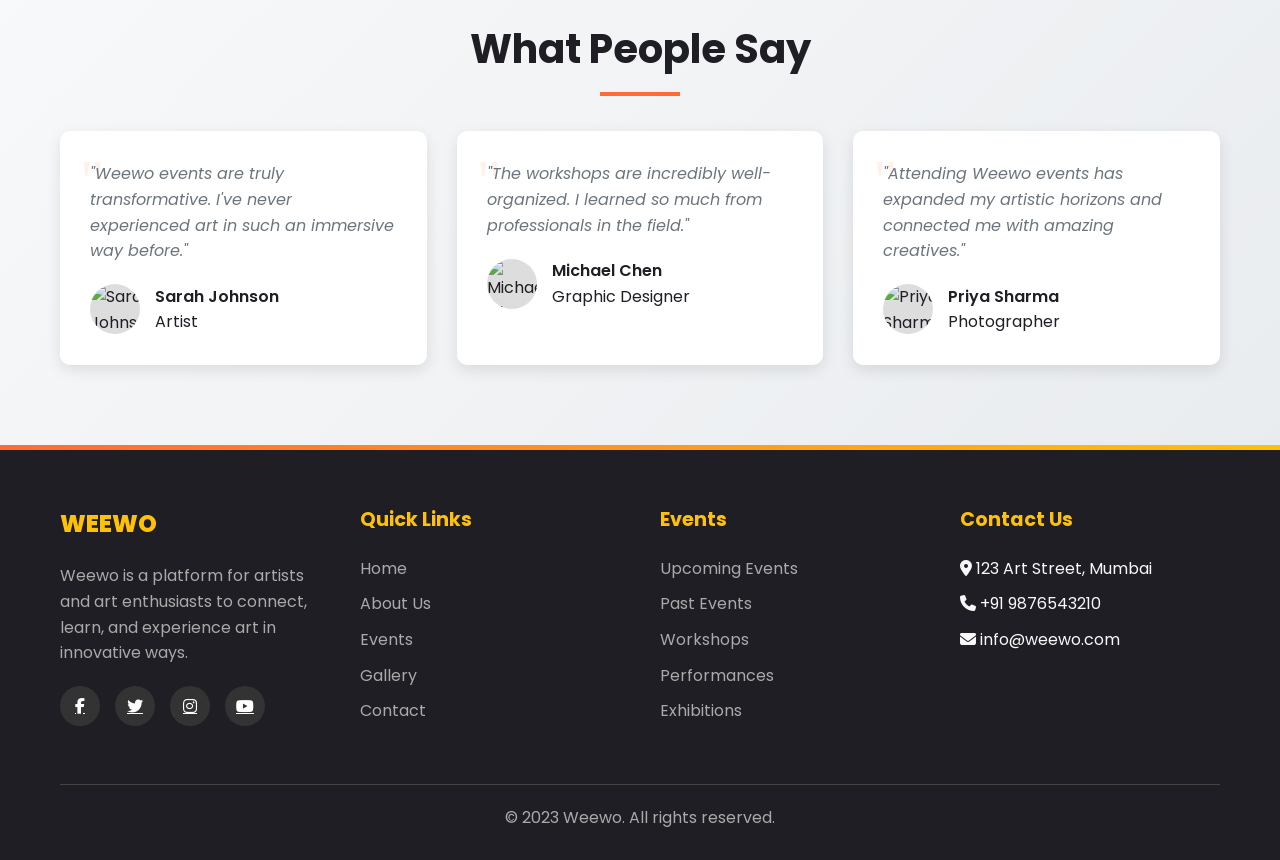
==== commit 2ae2134f: "Update index.html" ====
--- a/index.html
+++ b/index.html
@@ -74,11 +74,6 @@
             letter-spacing: 3px;
         }
         
-        .logo-bottom {
-            font-size: 28px;
-            color: var(--primary);
-        }
-        
         .nav-links {
             display: flex;
             list-style: none;
@@ -743,8 +738,7 @@
         <div class="container header-container">
             <div class="logo">
                 <div class="logo-img">
-                    <div class="logo-top">Weeks</div>
-                    <div class="logo-bottom">euphoric moments</div>
+                    <div class="logo-top">Weeho</div>
                 </div>
             </div>
             <ul class="nav-links">
